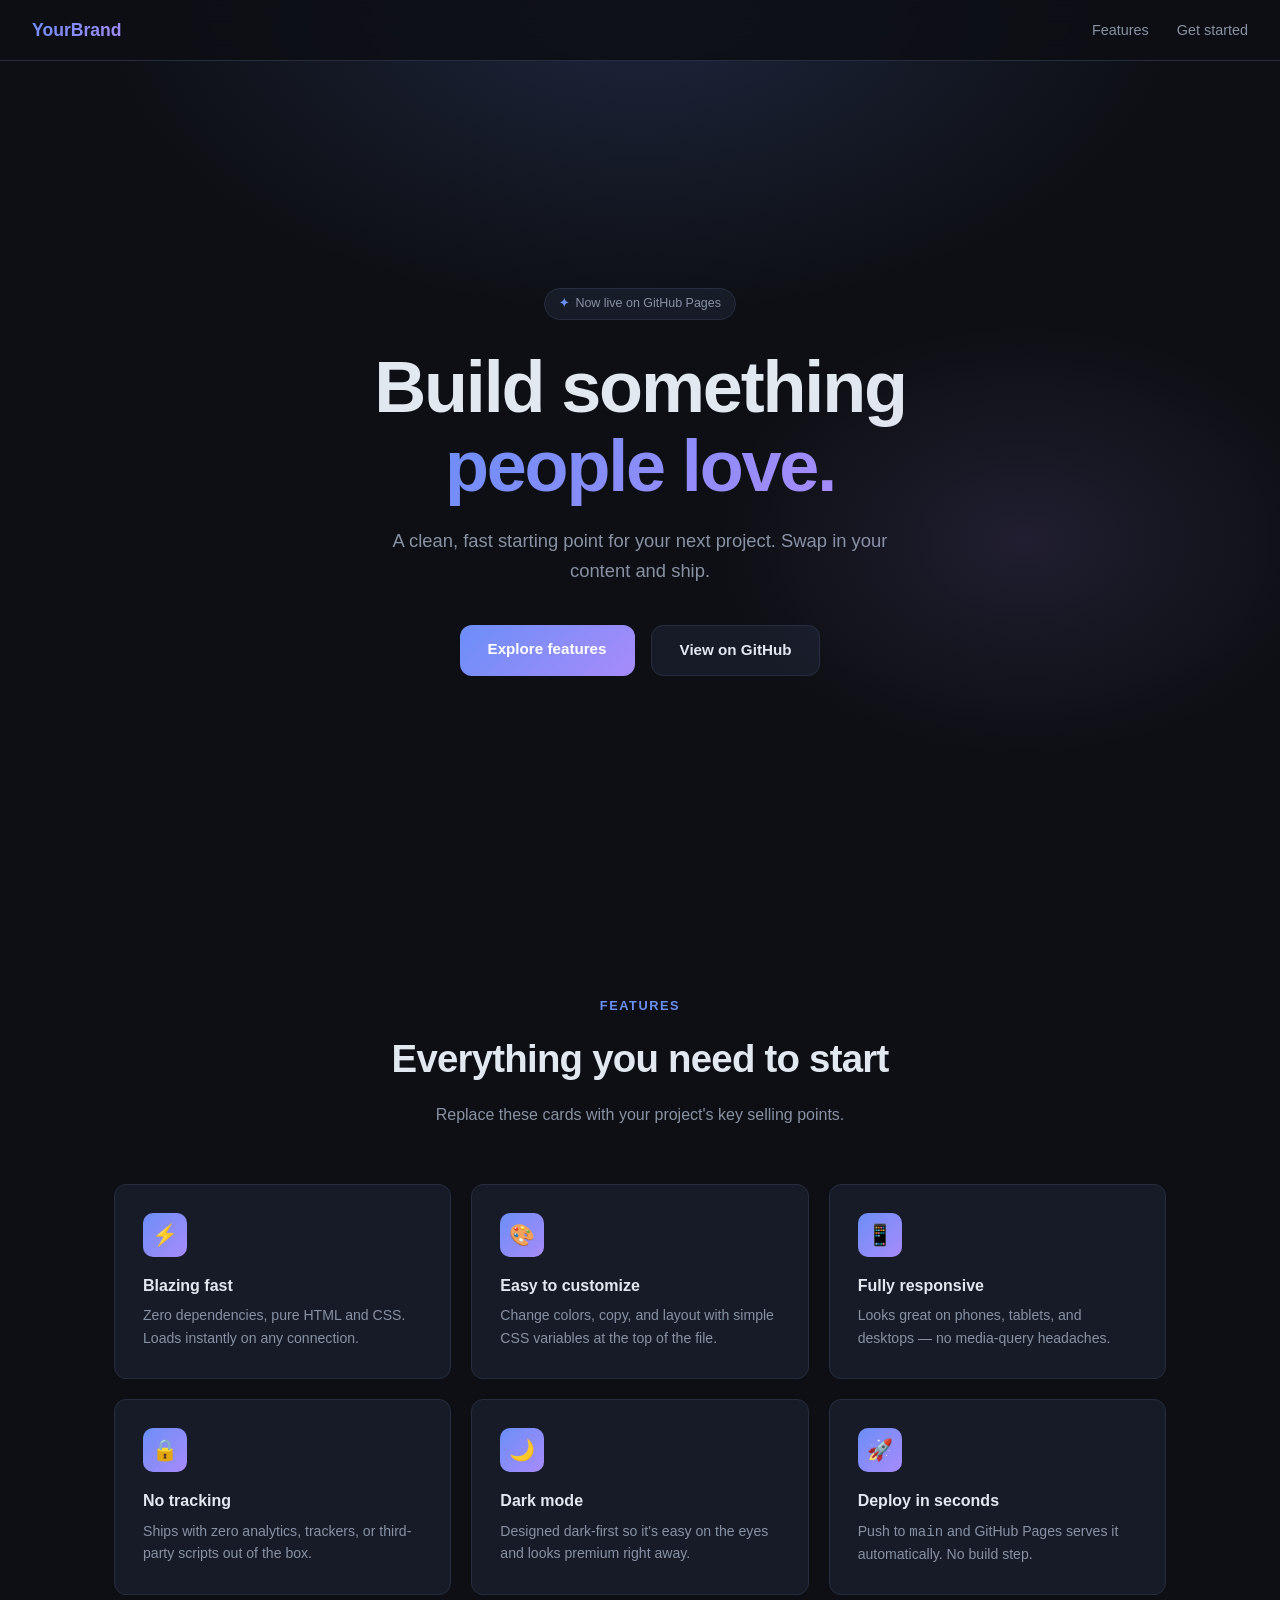
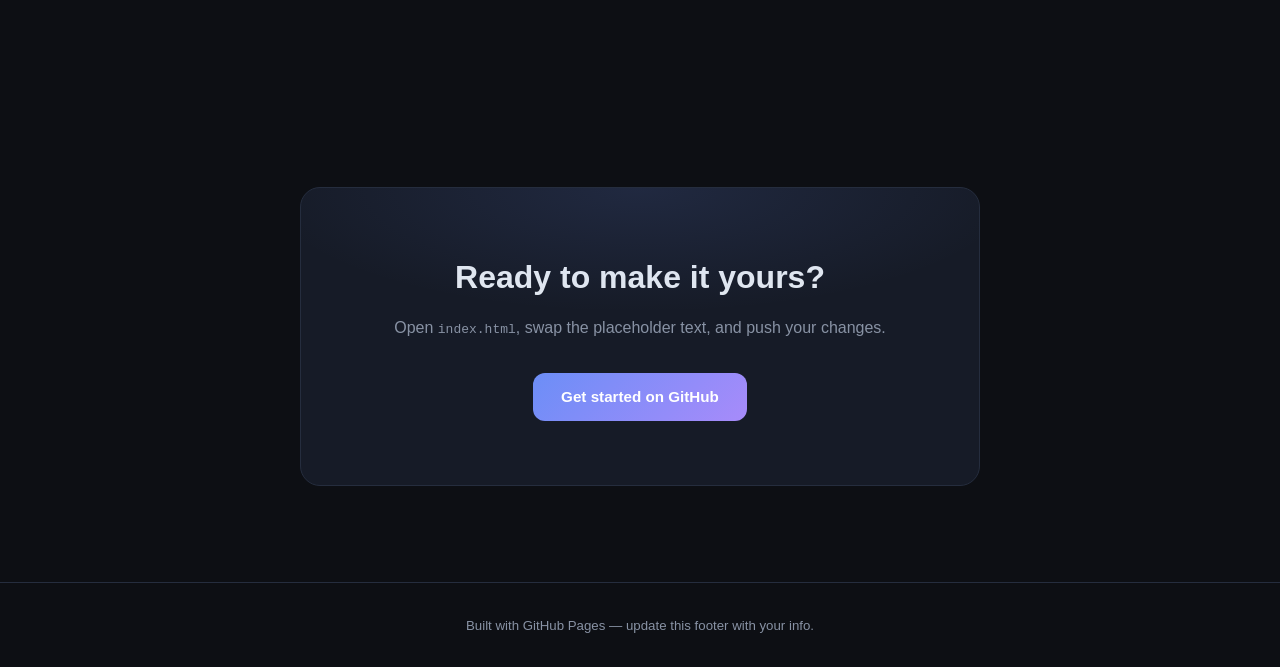
==== index.html @ 58cd362d "Add GitHub Pages landing page Single-file dark-themed landing page with nav, hero, features grid, CT" ====
<!DOCTYPE html>
<html lang="en">
<head>
  <meta charset="UTF-8" />
  <meta name="viewport" content="width=device-width, initial-scale=1.0" />
  <title>Welcome</title>
  <style>
    *, *::before, *::after { box-sizing: border-box; margin: 0; padding: 0; }

    :root {
      --bg:       #0d0f14;
      --surface:  #161b27;
      --border:   #252d3e;
      --accent:   #6c8ef7;
      --accent2:  #a78bfa;
      --text:     #e2e8f0;
      --muted:    #8892a4;
      --radius:   12px;
    }

    html { scroll-behavior: smooth; }

    body {
      font-family: -apple-system, BlinkMacSystemFont, "Segoe UI", Roboto, sans-serif;
      background: var(--bg);
      color: var(--text);
      min-height: 100vh;
      line-height: 1.6;
    }

    /* ── Nav ── */
    nav {
      position: fixed;
      top: 0; left: 0; right: 0;
      z-index: 100;
      display: flex;
      align-items: center;
      justify-content: space-between;
      padding: 1rem 2rem;
      background: rgba(13, 15, 20, 0.85);
      backdrop-filter: blur(12px);
      border-bottom: 1px solid var(--border);
    }

    .nav-logo {
      font-size: 1.1rem;
      font-weight: 700;
      background: linear-gradient(135deg, var(--accent), var(--accent2));
      -webkit-background-clip: text;
      -webkit-text-fill-color: transparent;
      background-clip: text;
    }

    .nav-links { display: flex; gap: 1.75rem; list-style: none; }
    .nav-links a {
      text-decoration: none;
      color: var(--muted);
      font-size: 0.9rem;
      transition: color 0.2s;
    }
    .nav-links a:hover { color: var(--text); }

    /* ── Hero ── */
    .hero {
      display: flex;
      flex-direction: column;
      align-items: center;
      justify-content: center;
      text-align: center;
      min-height: 100vh;
      padding: 8rem 1.5rem 4rem;
      position: relative;
      overflow: hidden;
    }

    .hero::before {
      content: "";
      position: absolute;
      inset: 0;
      background:
        radial-gradient(ellipse 60% 50% at 50% 0%, rgba(108,142,247,0.18) 0%, transparent 70%),
        radial-gradient(ellipse 40% 40% at 80% 60%, rgba(167,139,250,0.12) 0%, transparent 60%);
      pointer-events: none;
    }

    .badge {
      display: inline-flex;
      align-items: center;
      gap: 0.4rem;
      padding: 0.3rem 0.85rem;
      border-radius: 999px;
      border: 1px solid var(--border);
      background: var(--surface);
      font-size: 0.78rem;
      color: var(--muted);
      margin-bottom: 1.75rem;
    }

    .badge span { color: var(--accent); font-weight: 600; }

    h1 {
      font-size: clamp(2.4rem, 6vw, 4.5rem);
      font-weight: 800;
      letter-spacing: -0.03em;
      line-height: 1.1;
      margin-bottom: 1.25rem;
    }

    .gradient-text {
      background: linear-gradient(135deg, var(--accent) 0%, var(--accent2) 100%);
      -webkit-background-clip: text;
      -webkit-text-fill-color: transparent;
      background-clip: text;
    }

    .hero p {
      font-size: 1.15rem;
      color: var(--muted);
      max-width: 560px;
      margin-bottom: 2.5rem;
    }

    .btn-group { display: flex; gap: 1rem; flex-wrap: wrap; justify-content: center; }

    .btn {
      display: inline-block;
      padding: 0.75rem 1.75rem;
      border-radius: var(--radius);
      font-size: 0.95rem;
      font-weight: 600;
      text-decoration: none;
      transition: opacity 0.2s, transform 0.15s;
      cursor: pointer;
    }
    .btn:hover { opacity: 0.88; transform: translateY(-1px); }

    .btn-primary {
      background: linear-gradient(135deg, var(--accent), var(--accent2));
      color: #fff;
    }

    .btn-secondary {
      background: var(--surface);
      color: var(--text);
      border: 1px solid var(--border);
    }

    /* ── Features ── */
    #features {
      padding: 6rem 1.5rem;
      max-width: 1100px;
      margin: 0 auto;
    }

    .section-label {
      text-align: center;
      font-size: 0.8rem;
      font-weight: 700;
      text-transform: uppercase;
      letter-spacing: 0.12em;
      color: var(--accent);
      margin-bottom: 0.75rem;
    }

    .section-title {
      text-align: center;
      font-size: clamp(1.6rem, 3.5vw, 2.4rem);
      font-weight: 700;
      letter-spacing: -0.02em;
      margin-bottom: 0.75rem;
    }

    .section-sub {
      text-align: center;
      color: var(--muted);
      max-width: 480px;
      margin: 0 auto 3.5rem;
    }

    .features-grid {
      display: grid;
      grid-template-columns: repeat(auto-fit, minmax(280px, 1fr));
      gap: 1.25rem;
    }

    .card {
      background: var(--surface);
      border: 1px solid var(--border);
      border-radius: var(--radius);
      padding: 1.75rem;
      transition: border-color 0.2s, transform 0.2s;
    }
    .card:hover { border-color: var(--accent); transform: translateY(-3px); }

    .card-icon {
      width: 44px; height: 44px;
      border-radius: 10px;
      background: linear-gradient(135deg, var(--accent), var(--accent2));
      display: flex;
      align-items: center;
      justify-content: center;
      font-size: 1.3rem;
      margin-bottom: 1rem;
    }

    .card h3 { font-size: 1rem; font-weight: 700; margin-bottom: 0.4rem; }
    .card p  { font-size: 0.88rem; color: var(--muted); }

    /* ── CTA ── */
    #cta {
      padding: 6rem 1.5rem;
      text-align: center;
      position: relative;
    }

    .cta-box {
      max-width: 680px;
      margin: 0 auto;
      background: var(--surface);
      border: 1px solid var(--border);
      border-radius: 20px;
      padding: 4rem 2rem;
      position: relative;
      overflow: hidden;
    }

    .cta-box::before {
      content: "";
      position: absolute;
      inset: 0;
      background: radial-gradient(ellipse 80% 60% at 50% 0%, rgba(108,142,247,0.12) 0%, transparent 70%);
      pointer-events: none;
    }

    .cta-box h2 { font-size: clamp(1.5rem, 3vw, 2rem); font-weight: 700; margin-bottom: 0.75rem; }
    .cta-box p  { color: var(--muted); margin-bottom: 2rem; }

    /* ── Footer ── */
    footer {
      padding: 2rem 1.5rem;
      border-top: 1px solid var(--border);
      display: flex;
      align-items: center;
      justify-content: center;
      gap: 0.5rem;
      color: var(--muted);
      font-size: 0.83rem;
    }

    /* ── Responsive ── */
    @media (max-width: 600px) {
      nav { padding: 1rem; }
      .nav-links { gap: 1rem; }
    }
  </style>
</head>
<body>

  <nav>
    <div class="nav-logo">YourBrand</div>
    <ul class="nav-links">
      <li><a href="#features">Features</a></li>
      <li><a href="#cta">Get started</a></li>
    </ul>
  </nav>

  <!-- ── Hero ── -->
  <section class="hero">
    <div class="badge"><span>✦</span> Now live on GitHub Pages</div>
    <h1>
      Build something<br />
      <span class="gradient-text">people love.</span>
    </h1>
    <p>A clean, fast starting point for your next project. Swap in your content and ship.</p>
    <div class="btn-group">
      <a href="#features" class="btn btn-primary">Explore features</a>
      <a href="https://github.com" class="btn btn-secondary">View on GitHub</a>
    </div>
  </section>

  <!-- ── Features ── -->
  <section id="features">
    <p class="section-label">Features</p>
    <h2 class="section-title">Everything you need to start</h2>
    <p class="section-sub">Replace these cards with your project's key selling points.</p>

    <div class="features-grid">
      <div class="card">
        <div class="card-icon">⚡</div>
        <h3>Blazing fast</h3>
        <p>Zero dependencies, pure HTML and CSS. Loads instantly on any connection.</p>
      </div>
      <div class="card">
        <div class="card-icon">🎨</div>
        <h3>Easy to customize</h3>
        <p>Change colors, copy, and layout with simple CSS variables at the top of the file.</p>
      </div>
      <div class="card">
        <div class="card-icon">📱</div>
        <h3>Fully responsive</h3>
        <p>Looks great on phones, tablets, and desktops — no media-query headaches.</p>
      </div>
      <div class="card">
        <div class="card-icon">🔒</div>
        <h3>No tracking</h3>
        <p>Ships with zero analytics, trackers, or third-party scripts out of the box.</p>
      </div>
      <div class="card">
        <div class="card-icon">🌙</div>
        <h3>Dark mode</h3>
        <p>Designed dark-first so it's easy on the eyes and looks premium right away.</p>
      </div>
      <div class="card">
        <div class="card-icon">🚀</div>
        <h3>Deploy in seconds</h3>
        <p>Push to <code>main</code> and GitHub Pages serves it automatically. No build step.</p>
      </div>
    </div>
  </section>

  <!-- ── CTA ── -->
  <section id="cta">
    <div class="cta-box">
      <h2>Ready to make it yours?</h2>
      <p>Open <code>index.html</code>, swap the placeholder text, and push your changes.</p>
      <a href="https://github.com" class="btn btn-primary">Get started on GitHub</a>
    </div>
  </section>

  <footer>
    <span>Built with GitHub Pages &mdash; update this footer with your info.</span>
  </footer>

</body>
</html>
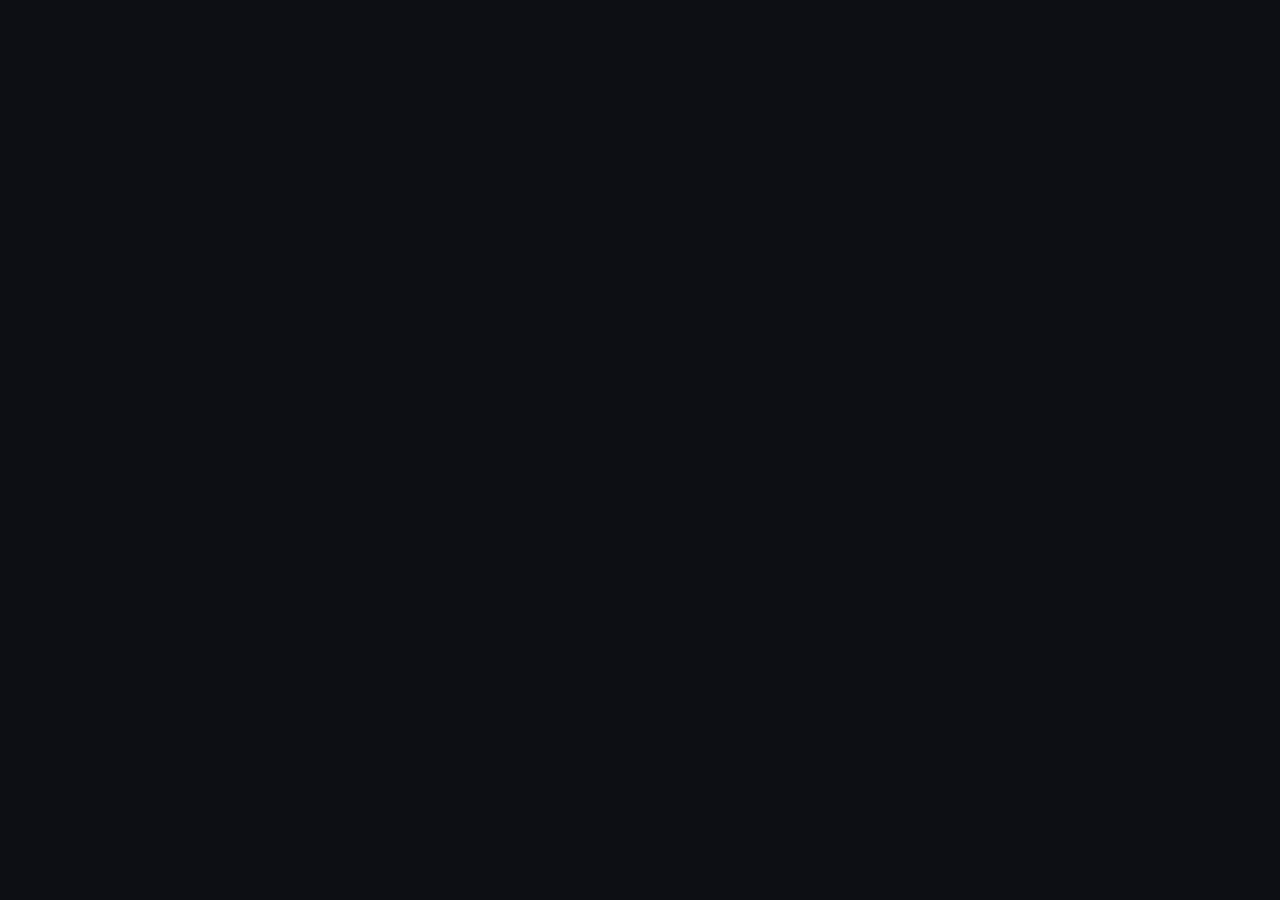
==== commit 69409c91: "Add playground hub and Snake game Replaces generic landing page with a React-powered hub that render" ====
--- a/index.html
+++ b/index.html
@@ -3,333 +3,149 @@
 <head>
   <meta charset="UTF-8" />
   <meta name="viewport" content="width=device-width, initial-scale=1.0" />
-  <title>Welcome</title>
+  <meta name="description" content="A personal playground of games and tools — all client-side, no installs." />
+  <title>Playground</title>
+  <link rel="stylesheet" href="./shared/style.css" />
   <style>
-    *, *::before, *::after { box-sizing: border-box; margin: 0; padding: 0; }
-
-    :root {
-      --bg:       #0d0f14;
-      --surface:  #161b27;
-      --border:   #252d3e;
-      --accent:   #6c8ef7;
-      --accent2:  #a78bfa;
-      --text:     #e2e8f0;
-      --muted:    #8892a4;
-      --radius:   12px;
-    }
-
-    html { scroll-behavior: smooth; }
-
-    body {
-      font-family: -apple-system, BlinkMacSystemFont, "Segoe UI", Roboto, sans-serif;
-      background: var(--bg);
-      color: var(--text);
-      min-height: 100vh;
-      line-height: 1.6;
-    }
-
-    /* ── Nav ── */
-    nav {
-      position: fixed;
-      top: 0; left: 0; right: 0;
-      z-index: 100;
-      display: flex;
-      align-items: center;
-      justify-content: space-between;
-      padding: 1rem 2rem;
-      background: rgba(13, 15, 20, 0.85);
-      backdrop-filter: blur(12px);
-      border-bottom: 1px solid var(--border);
-    }
-
-    .nav-logo {
-      font-size: 1.1rem;
-      font-weight: 700;
-      background: linear-gradient(135deg, var(--accent), var(--accent2));
-      -webkit-background-clip: text;
-      -webkit-text-fill-color: transparent;
-      background-clip: text;
-    }
-
-    .nav-links { display: flex; gap: 1.75rem; list-style: none; }
-    .nav-links a {
-      text-decoration: none;
-      color: var(--muted);
-      font-size: 0.9rem;
-      transition: color 0.2s;
-    }
-    .nav-links a:hover { color: var(--text); }
-
-    /* ── Hero ── */
-    .hero {
-      display: flex;
-      flex-direction: column;
-      align-items: center;
-      justify-content: center;
+    .hub-header {
+      padding: calc(56px + 3.5rem) 1.5rem 2.5rem;
       text-align: center;
-      min-height: 100vh;
-      padding: 8rem 1.5rem 4rem;
       position: relative;
       overflow: hidden;
     }
-
-    .hero::before {
+    .hub-header::before {
       content: "";
-      position: absolute;
-      inset: 0;
-      background:
-        radial-gradient(ellipse 60% 50% at 50% 0%, rgba(108,142,247,0.18) 0%, transparent 70%),
-        radial-gradient(ellipse 40% 40% at 80% 60%, rgba(167,139,250,0.12) 0%, transparent 60%);
+      position: absolute; inset: 0;
+      background: radial-gradient(ellipse 60% 50% at 50% 0%, rgba(108,142,247,0.14) 0%, transparent 70%);
       pointer-events: none;
     }
-
-    .badge {
-      display: inline-flex;
-      align-items: center;
-      gap: 0.4rem;
-      padding: 0.3rem 0.85rem;
-      border-radius: 999px;
-      border: 1px solid var(--border);
-      background: var(--surface);
-      font-size: 0.78rem;
+    .hub-title {
+      font-size: clamp(2rem, 5vw, 3.2rem);
+      font-weight: 800;
+      letter-spacing: -0.03em;
+      margin-bottom: 0.6rem;
+    }
+    .hub-sub {
       color: var(--muted);
+      font-size: 1rem;
+      max-width: 420px;
+      margin: 0 auto;
+    }
+    .tools-section {
+      max-width: 1100px;
+      margin: 0 auto;
+      padding: 2rem 1.5rem 6rem;
+    }
+    .filter-bar {
+      display: flex;
+      gap: 0.5rem;
+      flex-wrap: wrap;
       margin-bottom: 1.75rem;
     }
-
-    .badge span { color: var(--accent); font-weight: 600; }
-
-    h1 {
-      font-size: clamp(2.4rem, 6vw, 4.5rem);
-      font-weight: 800;
-      letter-spacing: -0.03em;
-      line-height: 1.1;
-      margin-bottom: 1.25rem;
+    .tools-grid {
+      display: grid;
+      grid-template-columns: repeat(auto-fill, minmax(280px, 1fr));
+      gap: 1.25rem;
     }
-
-    .gradient-text {
-      background: linear-gradient(135deg, var(--accent) 0%, var(--accent2) 100%);
-      -webkit-background-clip: text;
-      -webkit-text-fill-color: transparent;
-      background-clip: text;
+    .tools-meta {
+      font-size: 0.8rem;
+      color: var(--muted);
+      margin-top: 1rem;
     }
-
-    .hero p {
-      font-size: 1.15rem;
+    .empty-state {
+      text-align: center;
+      padding: 4rem 0;
       color: var(--muted);
-      max-width: 560px;
-      margin-bottom: 2.5rem;
     }
-
-    .btn-group { display: flex; gap: 1rem; flex-wrap: wrap; justify-content: center; }
-
-    .btn {
-      display: inline-block;
-      padding: 0.75rem 1.75rem;
-      border-radius: var(--radius);
-      font-size: 0.95rem;
-      font-weight: 600;
-      text-decoration: none;
-      transition: opacity 0.2s, transform 0.15s;
-      cursor: pointer;
+    .featured-ribbon {
+      position: absolute; top: 14px; right: -22px;
+      background: var(--grad);
+      color: #fff; font-size: 0.64rem; font-weight: 700;
+      text-transform: uppercase; letter-spacing: 0.08em;
+      padding: 3px 32px; transform: rotate(35deg);
     }
-    .btn:hover { opacity: 0.88; transform: translateY(-1px); }
-
-    .btn-primary {
-      background: linear-gradient(135deg, var(--accent), var(--accent2));
-      color: #fff;
-    }
-
-    .btn-secondary {
-      background: var(--surface);
-      color: var(--text);
-      border: 1px solid var(--border);
-    }
-
-    /* ── Features ── */
-    #features {
-      padding: 6rem 1.5rem;
-      max-width: 1100px;
-      margin: 0 auto;
-    }
-
-    .section-label {
-      text-align: center;
-      font-size: 0.8rem;
-      font-weight: 700;
-      text-transform: uppercase;
-      letter-spacing: 0.12em;
-      color: var(--accent);
-      margin-bottom: 0.75rem;
-    }
-
-    .section-title {
-      text-align: center;
-      font-size: clamp(1.6rem, 3.5vw, 2.4rem);
-      font-weight: 700;
-      letter-spacing: -0.02em;
-      margin-bottom: 0.75rem;
-    }
-
-    .section-sub {
+    footer {
+      padding: 1.5rem;
+      border-top: 1px solid var(--border);
       text-align: center;
       color: var(--muted);
-      max-width: 480px;
-      margin: 0 auto 3.5rem;
+      font-size: 0.82rem;
     }
-
-    .features-grid {
-      display: grid;
-      grid-template-columns: repeat(auto-fit, minmax(280px, 1fr));
-      gap: 1.25rem;
-    }
-
-    .card {
-      background: var(--surface);
-      border: 1px solid var(--border);
-      border-radius: var(--radius);
-      padding: 1.75rem;
-      transition: border-color 0.2s, transform 0.2s;
-    }
-    .card:hover { border-color: var(--accent); transform: translateY(-3px); }
-
-    .card-icon {
-      width: 44px; height: 44px;
-      border-radius: 10px;
-      background: linear-gradient(135deg, var(--accent), var(--accent2));
-      display: flex;
-      align-items: center;
-      justify-content: center;
-      font-size: 1.3rem;
-      margin-bottom: 1rem;
-    }
-
-    .card h3 { font-size: 1rem; font-weight: 700; margin-bottom: 0.4rem; }
-    .card p  { font-size: 0.88rem; color: var(--muted); }
-
-    /* ── CTA ── */
-    #cta {
-      padding: 6rem 1.5rem;
-      text-align: center;
-      position: relative;
-    }
-
-    .cta-box {
-      max-width: 680px;
-      margin: 0 auto;
-      background: var(--surface);
-      border: 1px solid var(--border);
-      border-radius: 20px;
-      padding: 4rem 2rem;
-      position: relative;
-      overflow: hidden;
-    }
-
-    .cta-box::before {
-      content: "";
-      position: absolute;
-      inset: 0;
-      background: radial-gradient(ellipse 80% 60% at 50% 0%, rgba(108,142,247,0.12) 0%, transparent 70%);
-      pointer-events: none;
-    }
-
-    .cta-box h2 { font-size: clamp(1.5rem, 3vw, 2rem); font-weight: 700; margin-bottom: 0.75rem; }
-    .cta-box p  { color: var(--muted); margin-bottom: 2rem; }
-
-    /* ── Footer ── */
-    footer {
-      padding: 2rem 1.5rem;
-      border-top: 1px solid var(--border);
-      display: flex;
-      align-items: center;
-      justify-content: center;
-      gap: 0.5rem;
-      color: var(--muted);
-      font-size: 0.83rem;
-    }
-
-    /* ── Responsive ── */
     @media (max-width: 600px) {
-      nav { padding: 1rem; }
-      .nav-links { gap: 1rem; }
+      .tools-grid { grid-template-columns: 1fr; }
     }
   </style>
 </head>
 <body>
+  <div id="root"></div>
 
-  <nav>
-    <div class="nav-logo">YourBrand</div>
-    <ul class="nav-links">
-      <li><a href="#features">Features</a></li>
-      <li><a href="#cta">Get started</a></li>
-    </ul>
-  </nav>
+  <script type="module">
+    import { createElement as h, useState } from 'https://esm.sh/react@18.3.1';
+    import { createRoot }                   from 'https://esm.sh/react-dom@18.3.1/client';
+    import htm                              from 'https://esm.sh/htm@3.1.1';
+    import { tools, categories }           from './shared/tools.js';
 
-  <!-- ── Hero ── -->
-  <section class="hero">
-    <div class="badge"><span>✦</span> Now live on GitHub Pages</div>
-    <h1>
-      Build something<br />
-      <span class="gradient-text">people love.</span>
-    </h1>
-    <p>A clean, fast starting point for your next project. Swap in your content and ship.</p>
-    <div class="btn-group">
-      <a href="#features" class="btn btn-primary">Explore features</a>
-      <a href="https://github.com" class="btn btn-secondary">View on GitHub</a>
-    </div>
-  </section>
+    const html = htm.bind(h);
 
-  <!-- ── Features ── -->
-  <section id="features">
-    <p class="section-label">Features</p>
-    <h2 class="section-title">Everything you need to start</h2>
-    <p class="section-sub">Replace these cards with your project's key selling points.</p>
+    function ToolCard({ tool }) {
+      return html`
+        <a href=${tool.url} class="tool-card">
+          ${tool.featured && html`<div class="featured-ribbon">Featured</div>`}
+          <div class="tool-card-icon">${tool.icon}</div>
+          <div class="tool-card-title">${tool.title}</div>
+          <div class="tool-card-desc">${tool.description}</div>
+          <div class="tool-card-footer">
+            <span class=${`badge badge-${tool.category}`}>${tool.category}</span>
+            <span style="font-size: 0.83rem; color: var(--accent); font-weight: 600;">
+              ${tool.category === 'game' ? 'Play →' : 'Open →'}
+            </span>
+          </div>
+        </a>
+      `;
+    }
 
-    <div class="features-grid">
-      <div class="card">
-        <div class="card-icon">⚡</div>
-        <h3>Blazing fast</h3>
-        <p>Zero dependencies, pure HTML and CSS. Loads instantly on any connection.</p>
-      </div>
-      <div class="card">
-        <div class="card-icon">🎨</div>
-        <h3>Easy to customize</h3>
-        <p>Change colors, copy, and layout with simple CSS variables at the top of the file.</p>
-      </div>
-      <div class="card">
-        <div class="card-icon">📱</div>
-        <h3>Fully responsive</h3>
-        <p>Looks great on phones, tablets, and desktops — no media-query headaches.</p>
-      </div>
-      <div class="card">
-        <div class="card-icon">🔒</div>
-        <h3>No tracking</h3>
-        <p>Ships with zero analytics, trackers, or third-party scripts out of the box.</p>
-      </div>
-      <div class="card">
-        <div class="card-icon">🌙</div>
-        <h3>Dark mode</h3>
-        <p>Designed dark-first so it's easy on the eyes and looks premium right away.</p>
-      </div>
-      <div class="card">
-        <div class="card-icon">🚀</div>
-        <h3>Deploy in seconds</h3>
-        <p>Push to <code>main</code> and GitHub Pages serves it automatically. No build step.</p>
-      </div>
-    </div>
-  </section>
+    function App() {
+      const [active, setActive] = useState('all');
+      const filtered = active === 'all' ? tools : tools.filter(t => t.category === active);
 
-  <!-- ── CTA ── -->
-  <section id="cta">
-    <div class="cta-box">
-      <h2>Ready to make it yours?</h2>
-      <p>Open <code>index.html</code>, swap the placeholder text, and push your changes.</p>
-      <a href="https://github.com" class="btn btn-primary">Get started on GitHub</a>
-    </div>
-  </section>
+      return html`
+        <nav class="pg-nav">
+          <span class="pg-nav-logo">Playground</span>
+          <div class="filter-bar" style="margin-bottom: 0;">
+            ${categories.map(cat => html`
+              <button
+                key=${cat}
+                class=${`filter-chip ${active === cat ? 'active' : ''}`}
+                onClick=${() => setActive(cat)}
+              >
+                ${cat.charAt(0).toUpperCase() + cat.slice(1)}
+              </button>
+            `)}
+          </div>
+        </nav>
 
-  <footer>
-    <span>Built with GitHub Pages &mdash; update this footer with your info.</span>
-  </footer>
+        <header class="hub-header">
+          <h1 class="hub-title">The <span class="gradient-text">Playground</span></h1>
+          <p class="hub-sub">A growing collection of games and tools. All client-side, no installs.</p>
+        </header>
 
+        <main class="tools-section">
+          ${filtered.length === 0
+            ? html`<div class="empty-state">No ${active}s here yet — check back soon.</div>`
+            : html`
+              <div class="tools-grid">
+                ${filtered.map(t => html`<${ToolCard} key=${t.id} tool=${t} />`)}
+              </div>
+              <p class="tools-meta">${filtered.length} ${filtered.length === 1 ? 'item' : 'items'}</p>
+            `
+          }
+        </main>
+
+        <footer>Built with plain HTML, React via CDN, and no build step.</footer>
+      `;
+    }
+
+    createRoot(document.getElementById('root')).render(html`<${App} />`);
+  </script>
 </body>
 </html>
--- a/shared/style.css
+++ b/shared/style.css
@@ -0,0 +1,131 @@
+:root {
+  --bg:        #0d0f14;
+  --surface:   #161b27;
+  --surface2:  #1e2535;
+  --border:    #252d3e;
+  --border2:   #2e3a52;
+  --accent:    #6c8ef7;
+  --accent2:   #a78bfa;
+  --text:      #e2e8f0;
+  --muted:     #8892a4;
+  --radius:    12px;
+  --radius-sm: 6px;
+  --radius-lg: 20px;
+  --grad:      linear-gradient(135deg, #6c8ef7, #a78bfa);
+  --trans:     0.2s ease;
+}
+
+*, *::before, *::after { box-sizing: border-box; margin: 0; padding: 0; }
+html { scroll-behavior: smooth; color-scheme: dark; }
+body {
+  font-family: -apple-system, BlinkMacSystemFont, "Segoe UI", Roboto, sans-serif;
+  background: var(--bg);
+  color: var(--text);
+  min-height: 100vh;
+  line-height: 1.6;
+  -webkit-font-smoothing: antialiased;
+}
+a { color: var(--accent); text-decoration: none; }
+::selection { background: rgba(108, 142, 247, 0.3); }
+
+/* ── Nav ── */
+.pg-nav {
+  position: fixed; top: 0; left: 0; right: 0; z-index: 100;
+  display: flex; align-items: center; justify-content: space-between;
+  padding: 0 2rem; height: 56px;
+  background: rgba(13, 15, 20, 0.88);
+  backdrop-filter: blur(12px);
+  border-bottom: 1px solid var(--border);
+  gap: 1rem;
+}
+.pg-nav-logo {
+  font-size: 1.05rem; font-weight: 700; white-space: nowrap;
+  background: var(--grad);
+  -webkit-background-clip: text; -webkit-text-fill-color: transparent;
+  background-clip: text;
+}
+.pg-nav-back {
+  font-size: 0.88rem; color: var(--muted);
+  display: flex; align-items: center; gap: 0.35rem;
+  transition: color var(--trans); white-space: nowrap;
+}
+.pg-nav-back:hover { color: var(--text); }
+
+/* ── Buttons ── */
+.btn {
+  display: inline-flex; align-items: center; justify-content: center; gap: 0.4rem;
+  padding: 0.65rem 1.5rem;
+  border-radius: var(--radius);
+  font-size: 0.9rem; font-weight: 600; font-family: inherit;
+  cursor: pointer; border: none; text-decoration: none;
+  transition: opacity var(--trans), transform var(--trans);
+  white-space: nowrap;
+}
+.btn:hover { opacity: 0.88; transform: translateY(-1px); }
+.btn:active { transform: translateY(0); opacity: 1; }
+.btn-primary { background: var(--grad); color: #fff; }
+.btn-ghost {
+  background: transparent; color: var(--muted);
+  border: 1px solid var(--border);
+}
+.btn-ghost:hover { border-color: var(--accent); color: var(--text); opacity: 1; }
+
+/* ── Tool cards ── */
+.tool-card {
+  background: var(--surface); border: 1px solid var(--border);
+  border-radius: var(--radius-lg); padding: 1.5rem;
+  display: flex; flex-direction: column; gap: 0.75rem;
+  transition: border-color var(--trans), transform var(--trans), box-shadow var(--trans);
+  text-decoration: none; color: inherit;
+  position: relative; overflow: hidden;
+}
+.tool-card:hover {
+  border-color: var(--accent);
+  transform: translateY(-4px);
+  box-shadow: 0 12px 40px rgba(108, 142, 247, 0.15);
+}
+.tool-card-icon {
+  width: 48px; height: 48px; border-radius: 12px;
+  background: var(--grad);
+  display: flex; align-items: center; justify-content: center;
+  font-size: 1.4rem; flex-shrink: 0;
+}
+.tool-card-title { font-size: 1.05rem; font-weight: 700; }
+.tool-card-desc  { font-size: 0.86rem; color: var(--muted); flex: 1; }
+.tool-card-footer {
+  display: flex; align-items: center; justify-content: space-between;
+  margin-top: 0.25rem;
+}
+
+/* ── Badges ── */
+.badge {
+  display: inline-flex; align-items: center;
+  padding: 0.2rem 0.65rem;
+  border-radius: 999px; border: 1px solid var(--border);
+  font-size: 0.74rem; font-weight: 600;
+  text-transform: uppercase; letter-spacing: 0.06em; color: var(--muted);
+}
+.badge-game { border-color: rgba(108,142,247,0.4); color: var(--accent); }
+.badge-tool { border-color: rgba(167,139,250,0.4); color: var(--accent2); }
+
+/* ── Filter chips ── */
+.filter-chip {
+  padding: 0.35rem 0.9rem;
+  border-radius: 999px; border: 1px solid var(--border);
+  background: transparent; color: var(--muted);
+  font-size: 0.84rem; font-weight: 500; font-family: inherit;
+  cursor: pointer; transition: all var(--trans);
+}
+.filter-chip:hover { border-color: var(--accent); color: var(--text); }
+.filter-chip.active { background: var(--grad); border-color: transparent; color: #fff; }
+
+/* ── Gradient text ── */
+.gradient-text {
+  background: var(--grad);
+  -webkit-background-clip: text; -webkit-text-fill-color: transparent;
+  background-clip: text;
+}
+
+@media (max-width: 600px) {
+  .pg-nav { padding: 0 1rem; }
+}
